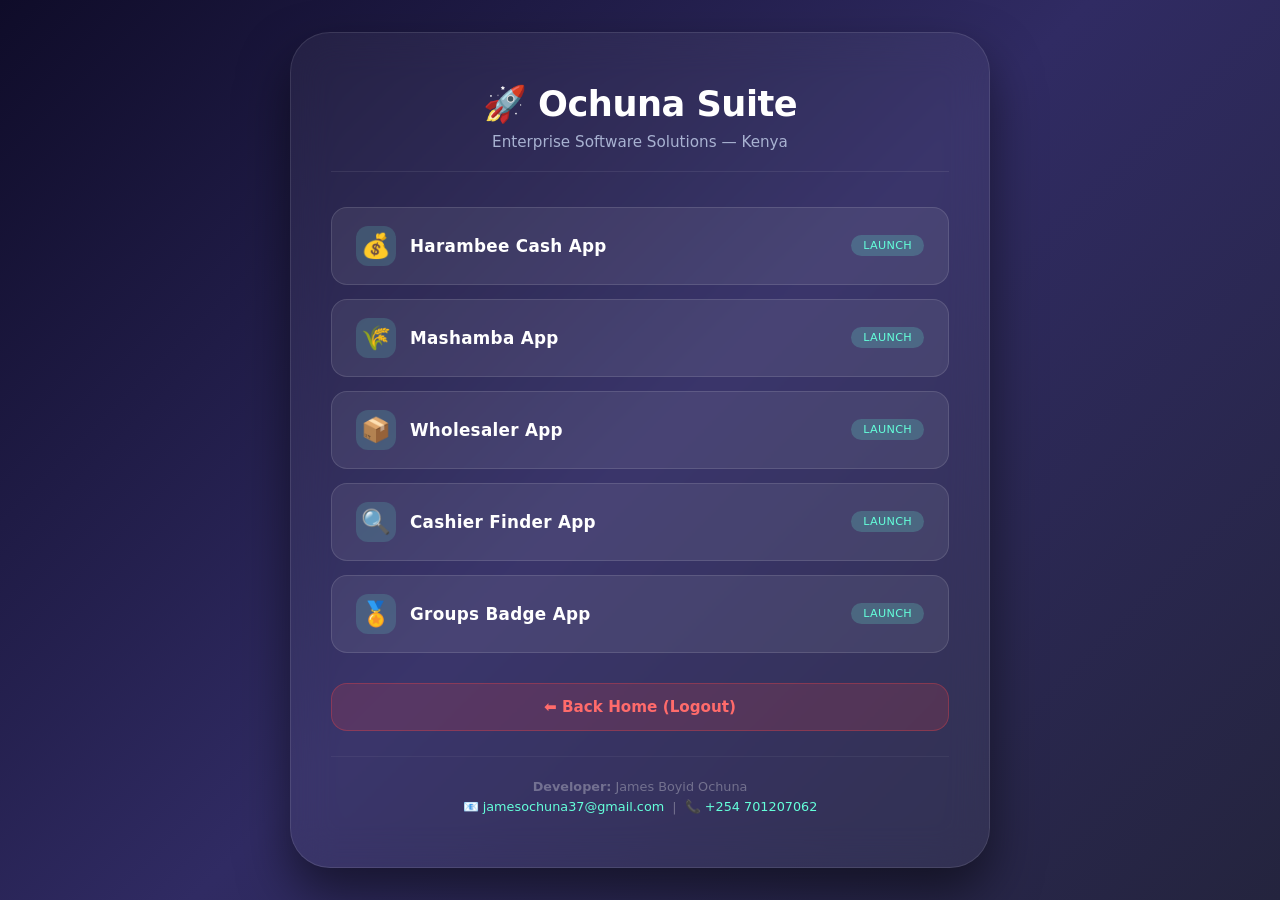
==== index.html @ feba67da "Ochuna Software Suite v1.0" ====
<!DOCTYPE html>
<html lang="en">
<head>
    <meta charset="UTF-8">
    <meta name="viewport" content="width=device-width, initial-scale=1.0">
    <title>Ochuna Software Suite</title>
    <style>
        * { margin: 0; padding: 0; box-sizing: border-box; }
        body {
            font-family: 'Segoe UI', system-ui, -apple-system, sans-serif;
            background: linear-gradient(135deg, #0f0c29, #302b63, #24243e);
            min-height: 100vh;
            display: flex;
            justify-content: center;
            align-items: center;
            padding: 20px;
        }
        .container {
            background: rgba(255,255,255,0.05);
            backdrop-filter: blur(20px);
            border-radius: 40px;
            padding: 50px 40px;
            max-width: 700px;
            width: 100%;
            box-shadow: 0 25px 50px rgba(0,0,0,0.5);
            border: 1px solid rgba(255,255,255,0.1);
        }
        h1 {
            color: #fff;
            font-size: 2.2rem;
            text-align: center;
            margin-bottom: 8px;
            letter-spacing: -0.5px;
        }
        .subtitle {
            color: #a8b2d1;
            text-align: center;
            font-size: 0.95rem;
            margin-bottom: 35px;
            border-bottom: 1px solid rgba(255,255,255,0.08);
            padding-bottom: 20px;
        }
        .app-grid {
            display: grid;
            gap: 14px;
            margin-bottom: 30px;
        }
        .app-btn {
            background: rgba(255,255,255,0.07);
            border: 1px solid rgba(255,255,255,0.12);
            color: #fff;
            padding: 18px 24px;
            border-radius: 16px;
            font-size: 1.05rem;
            font-weight: 600;
            cursor: pointer;
            transition: all 0.3s ease;
            display: flex;
            align-items: center;
            gap: 14px;
            text-decoration: none;
            letter-spacing: 0.3px;
        }
        .app-btn:hover {
            background: rgba(255,255,255,0.15);
            transform: translateX(8px) scale(1.01);
            border-color: #64ffda;
            box-shadow: 0 0 25px rgba(100,255,218,0.15);
        }
        .app-btn .icon {
            font-size: 1.5rem;
            width: 40px;
            height: 40px;
            background: rgba(100,255,218,0.15);
            border-radius: 12px;
            display: flex;
            align-items: center;
            justify-content: center;
            flex-shrink: 0;
        }
        .app-btn .badge {
            margin-left: auto;
            background: rgba(100,255,218,0.2);
            color: #64ffda;
            font-size: 0.7rem;
            padding: 4px 12px;
            border-radius: 20px;
            font-weight: 500;
        }
        .back-home {
            background: rgba(255,70,70,0.15);
            border: 1px solid rgba(255,70,70,0.3);
            color: #ff6b6b;
            padding: 14px;
            border-radius: 16px;
            font-weight: 600;
            cursor: pointer;
            transition: all 0.3s ease;
            text-align: center;
            margin-top: 10px;
            font-size: 0.95rem;
            display: block;
            text-decoration: none;
        }
        .back-home:hover {
            background: rgba(255,70,70,0.25);
            transform: scale(0.98);
        }
        .footer {
            margin-top: 25px;
            text-align: center;
            color: rgba(255,255,255,0.3);
            font-size: 0.8rem;
            line-height: 1.6;
            border-top: 1px solid rgba(255,255,255,0.05);
            padding-top: 20px;
        }
        .footer a {
            color: #64ffda;
            text-decoration: none;
        }
        .footer a:hover {
            text-decoration: underline;
        }
        @media (max-width: 480px) {
            .container { padding: 30px 20px; }
            h1 { font-size: 1.6rem; }
            .app-btn { padding: 14px 18px; font-size: 0.95rem; }
        }
    </style>
</head>
<body>
    <div class="container">
        <h1>🚀 Ochuna Suite</h1>
        <div class="subtitle">Enterprise Software Solutions — Kenya</div>
        
        <div class="app-grid">
            <a href="#" class="app-btn" data-app="harambee">
                <span class="icon">💰</span>
                Harambee Cash App
                <span class="badge">LAUNCH</span>
            </a>
            <a href="#" class="app-btn" data-app="mashamba">
                <span class="icon">🌾</span>
                Mashamba App
                <span class="badge">LAUNCH</span>
            </a>
            <a href="#" class="app-btn" data-app="wholesaler">
                <span class="icon">📦</span>
                Wholesaler App
                <span class="badge">LAUNCH</span>
            </a>
            <a href="#" class="app-btn" data-app="cashier">
                <span class="icon">🔍</span>
                Cashier Finder App
                <span class="badge">LAUNCH</span>
            </a>
            <a href="#" class="app-btn" data-app="groups">
                <span class="icon">🏅</span>
                Groups Badge App
                <span class="badge">LAUNCH</span>
            </a>
        </div>

        <a href="#" class="back-home" id="backHome">⬅ Back Home (Logout)</a>
        
        <div class="footer">
            <strong>Developer:</strong> James Boyid Ochuna<br>
            <a href="mailto:jamesochuna37@gmail.com">📧 jamesochuna37@gmail.com</a> &nbsp;|&nbsp; 
            <a href="tel:+254701207062">📞 +254 701207062</a>
        </div>
    </div>

    <script>
        // App URL mapping - EDIT THESE URLs
        const appUrls = {
            harambee: 'https://your-harambee-app.com',
            mashamba: 'https://your-mashamba-app.com',
            wholesaler: 'https://your-wholesaler-app.com',
            cashier: 'https://your-cashier-finder.com',
            groups: 'https://your-groups-badge.com'
        };

        // Click handlers
        document.querySelectorAll('.app-btn').forEach(btn => {
            btn.addEventListener('click', function(e) {
                e.preventDefault();
                const appKey = this.dataset.app;
                const url = appUrls[appKey];
                if (url && url !== '#') {
                    window.location.href = url;
                } else {
                    alert('🔧 App URL not configured yet.\nContact: jamesochuna37@gmail.com');
                }
            });
        });

        // Back Home - Logout simulation
        document.getElementById('backHome').addEventListener('click', function(e) {
            e.preventDefault();
            if (confirm('🔄 Logout and return to home?')) {
                // Clear session/localStorage if needed
                sessionStorage.clear();
                localStorage.clear();
                window.location.href = window.location.pathname; // Reload to home
            }
        });
    </script>
</body>
</html>
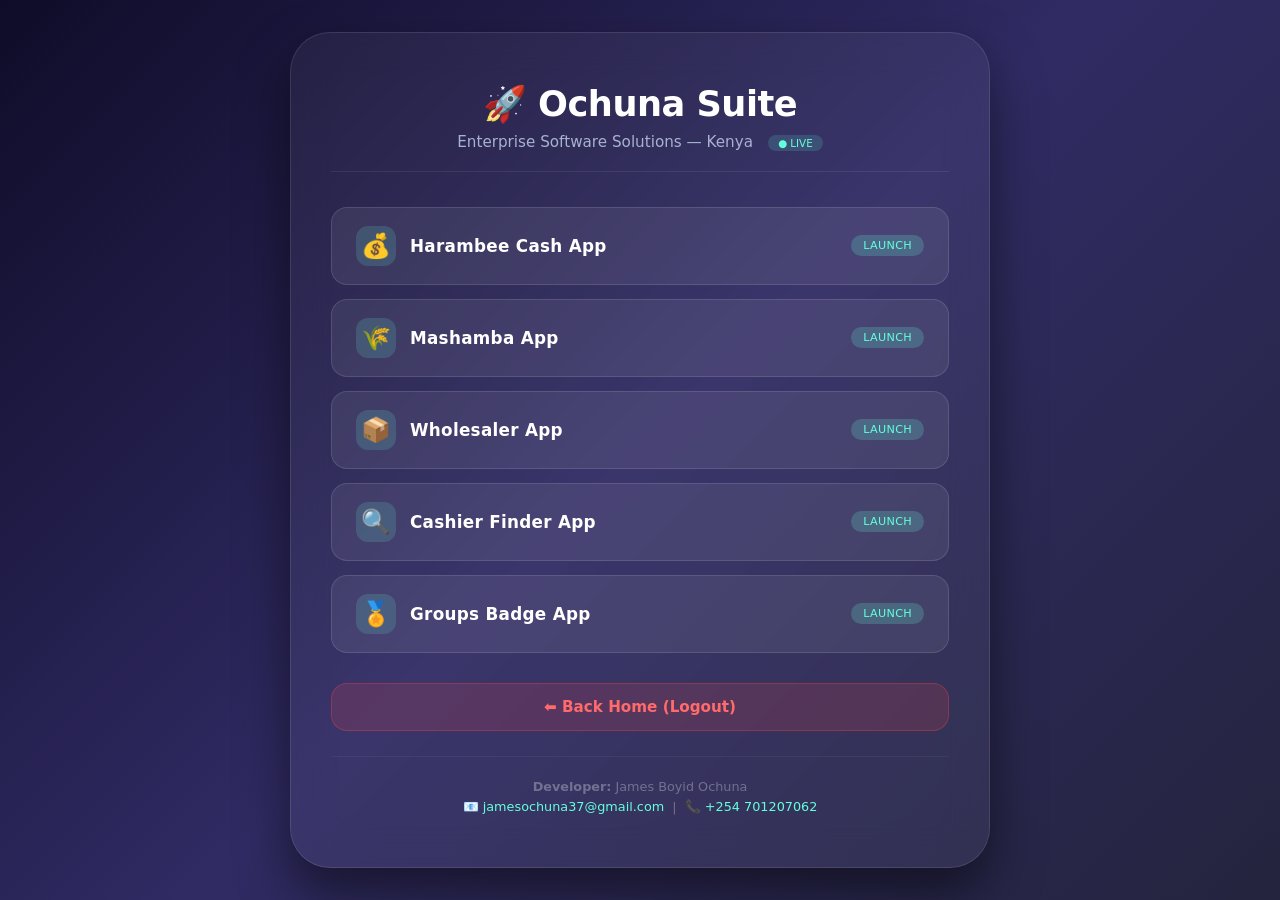
==== commit 3c798dfb: "Update: Configured all 5 app URLs with Render deployments - Harambee Cash: https://harambee-wasl.onr" ====
--- a/index.html
+++ b/index.html
@@ -122,6 +122,16 @@
         .footer a:hover {
             text-decoration: underline;
         }
+        .status-badge {
+            display: inline-block;
+            background: rgba(100,255,218,0.15);
+            color: #64ffda;
+            font-size: 0.65rem;
+            padding: 2px 10px;
+            border-radius: 12px;
+            margin-left: 10px;
+            font-weight: 400;
+        }
         @media (max-width: 480px) {
             .container { padding: 30px 20px; }
             h1 { font-size: 1.6rem; }
@@ -132,7 +142,10 @@
 <body>
     <div class="container">
         <h1>🚀 Ochuna Suite</h1>
-        <div class="subtitle">Enterprise Software Solutions — Kenya</div>
+        <div class="subtitle">
+            Enterprise Software Solutions — Kenya
+            <span class="status-badge">● LIVE</span>
+        </div>
         
         <div class="app-grid">
             <a href="#" class="app-btn" data-app="harambee">
@@ -172,25 +185,26 @@
     </div>
 
     <script>
-        // App URL mapping - EDIT THESE URLs
+        // App URL mapping - All apps deployed on Render
         const appUrls = {
-            harambee: 'https://your-harambee-app.com',
-            mashamba: 'https://your-mashamba-app.com',
-            wholesaler: 'https://your-wholesaler-app.com',
-            cashier: 'https://your-cashier-finder.com',
-            groups: 'https://your-groups-badge.com'
+            harambee: 'https://harambee-wasl.onrender.com',
+            mashamba: 'https://mashamba-wzka.onrender.com',
+            wholesaler: 'https://wholesaler-nk72.onrender.com',
+            cashier: 'https://cashier-finder.onrender.com',
+            groups: 'https://bodabodaregister.onrender.com'
         };
 
-        // Click handlers
+        // Click handlers for app buttons
         document.querySelectorAll('.app-btn').forEach(btn => {
             btn.addEventListener('click', function(e) {
                 e.preventDefault();
                 const appKey = this.dataset.app;
                 const url = appUrls[appKey];
                 if (url && url !== '#') {
-                    window.location.href = url;
+                    // Open in new tab (optional - remove target for same tab)
+                    window.open(url, '_blank');
                 } else {
-                    alert('🔧 App URL not configured yet.\nContact: jamesochuna37@gmail.com');
+                    alert('🔧 App not configured yet.\nContact: jamesochuna37@gmail.com');
                 }
             });
         });
@@ -205,6 +219,18 @@
                 window.location.href = window.location.pathname; // Reload to home
             }
         });
+
+        // Optional: Add animation on page load
+        document.addEventListener('DOMContentLoaded', function() {
+            const container = document.querySelector('.container');
+            container.style.opacity = '0';
+            container.style.transform = 'translateY(20px)';
+            setTimeout(() => {
+                container.style.transition = 'all 0.6s ease';
+                container.style.opacity = '1';
+                container.style.transform = 'translateY(0)';
+            }, 100);
+        });
     </script>
 </body>
 </html>
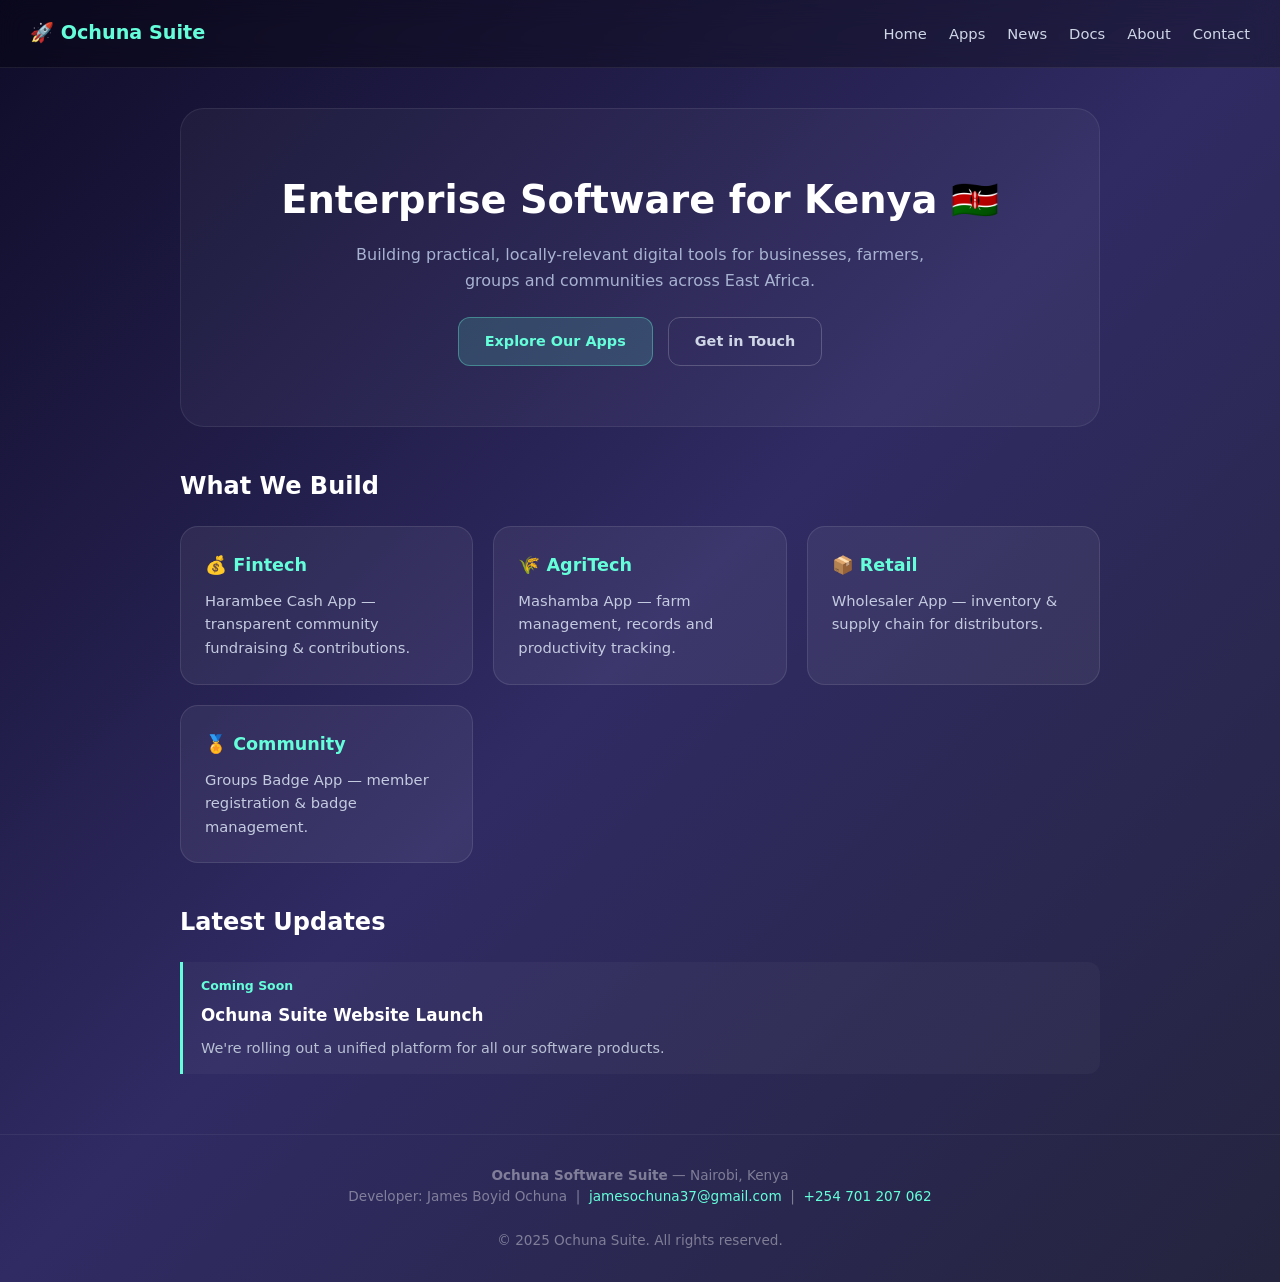
==== commit acb23713: "Initial Ochuna Suite website" ====
--- a/index.html
+++ b/index.html
@@ -1,236 +1,65 @@
 <!DOCTYPE html>
 <html lang="en">
 <head>
-    <meta charset="UTF-8">
-    <meta name="viewport" content="width=device-width, initial-scale=1.0">
-    <title>Ochuna Software Suite</title>
-    <style>
-        * { margin: 0; padding: 0; box-sizing: border-box; }
-        body {
-            font-family: 'Segoe UI', system-ui, -apple-system, sans-serif;
-            background: linear-gradient(135deg, #0f0c29, #302b63, #24243e);
-            min-height: 100vh;
-            display: flex;
-            justify-content: center;
-            align-items: center;
-            padding: 20px;
-        }
-        .container {
-            background: rgba(255,255,255,0.05);
-            backdrop-filter: blur(20px);
-            border-radius: 40px;
-            padding: 50px 40px;
-            max-width: 700px;
-            width: 100%;
-            box-shadow: 0 25px 50px rgba(0,0,0,0.5);
-            border: 1px solid rgba(255,255,255,0.1);
-        }
-        h1 {
-            color: #fff;
-            font-size: 2.2rem;
-            text-align: center;
-            margin-bottom: 8px;
-            letter-spacing: -0.5px;
-        }
-        .subtitle {
-            color: #a8b2d1;
-            text-align: center;
-            font-size: 0.95rem;
-            margin-bottom: 35px;
-            border-bottom: 1px solid rgba(255,255,255,0.08);
-            padding-bottom: 20px;
-        }
-        .app-grid {
-            display: grid;
-            gap: 14px;
-            margin-bottom: 30px;
-        }
-        .app-btn {
-            background: rgba(255,255,255,0.07);
-            border: 1px solid rgba(255,255,255,0.12);
-            color: #fff;
-            padding: 18px 24px;
-            border-radius: 16px;
-            font-size: 1.05rem;
-            font-weight: 600;
-            cursor: pointer;
-            transition: all 0.3s ease;
-            display: flex;
-            align-items: center;
-            gap: 14px;
-            text-decoration: none;
-            letter-spacing: 0.3px;
-        }
-        .app-btn:hover {
-            background: rgba(255,255,255,0.15);
-            transform: translateX(8px) scale(1.01);
-            border-color: #64ffda;
-            box-shadow: 0 0 25px rgba(100,255,218,0.15);
-        }
-        .app-btn .icon {
-            font-size: 1.5rem;
-            width: 40px;
-            height: 40px;
-            background: rgba(100,255,218,0.15);
-            border-radius: 12px;
-            display: flex;
-            align-items: center;
-            justify-content: center;
-            flex-shrink: 0;
-        }
-        .app-btn .badge {
-            margin-left: auto;
-            background: rgba(100,255,218,0.2);
-            color: #64ffda;
-            font-size: 0.7rem;
-            padding: 4px 12px;
-            border-radius: 20px;
-            font-weight: 500;
-        }
-        .back-home {
-            background: rgba(255,70,70,0.15);
-            border: 1px solid rgba(255,70,70,0.3);
-            color: #ff6b6b;
-            padding: 14px;
-            border-radius: 16px;
-            font-weight: 600;
-            cursor: pointer;
-            transition: all 0.3s ease;
-            text-align: center;
-            margin-top: 10px;
-            font-size: 0.95rem;
-            display: block;
-            text-decoration: none;
-        }
-        .back-home:hover {
-            background: rgba(255,70,70,0.25);
-            transform: scale(0.98);
-        }
-        .footer {
-            margin-top: 25px;
-            text-align: center;
-            color: rgba(255,255,255,0.3);
-            font-size: 0.8rem;
-            line-height: 1.6;
-            border-top: 1px solid rgba(255,255,255,0.05);
-            padding-top: 20px;
-        }
-        .footer a {
-            color: #64ffda;
-            text-decoration: none;
-        }
-        .footer a:hover {
-            text-decoration: underline;
-        }
-        .status-badge {
-            display: inline-block;
-            background: rgba(100,255,218,0.15);
-            color: #64ffda;
-            font-size: 0.65rem;
-            padding: 2px 10px;
-            border-radius: 12px;
-            margin-left: 10px;
-            font-weight: 400;
-        }
-        @media (max-width: 480px) {
-            .container { padding: 30px 20px; }
-            h1 { font-size: 1.6rem; }
-            .app-btn { padding: 14px 18px; font-size: 0.95rem; }
-        }
-    </style>
+<meta charset="UTF-8">
+<meta name="viewport" content="width=device-width, initial-scale=1.0">
+<title>Home — Ochuna Suite</title>
+<link rel="stylesheet" href="assets/style.css">
 </head>
 <body>
-    <div class="container">
-        <h1>🚀 Ochuna Suite</h1>
-        <div class="subtitle">
-            Enterprise Software Solutions — Kenya
-            <span class="status-badge">● LIVE</span>
-        </div>
-        
-        <div class="app-grid">
-            <a href="#" class="app-btn" data-app="harambee">
-                <span class="icon">💰</span>
-                Harambee Cash App
-                <span class="badge">LAUNCH</span>
-            </a>
-            <a href="#" class="app-btn" data-app="mashamba">
-                <span class="icon">🌾</span>
-                Mashamba App
-                <span class="badge">LAUNCH</span>
-            </a>
-            <a href="#" class="app-btn" data-app="wholesaler">
-                <span class="icon">📦</span>
-                Wholesaler App
-                <span class="badge">LAUNCH</span>
-            </a>
-            <a href="#" class="app-btn" data-app="cashier">
-                <span class="icon">🔍</span>
-                Cashier Finder App
-                <span class="badge">LAUNCH</span>
-            </a>
-            <a href="#" class="app-btn" data-app="groups">
-                <span class="icon">🏅</span>
-                Groups Badge App
-                <span class="badge">LAUNCH</span>
-            </a>
-        </div>
+<nav>
+  <div class="brand">🚀 Ochuna Suite</div>
+  <ul>
+    <li><a href="index.html">Home</a></li>
+    <li><a href="apps.html">Apps</a></li>
+    <li><a href="news.html">News</a></li>
+    <li><a href="docs.html">Docs</a></li>
+    <li><a href="about.html">About</a></li>
+    <li><a href="contact.html">Contact</a></li>
+  </ul>
+</nav>
+<div class="container">
+<div class="hero">
+  <h1>Enterprise Software for Kenya 🇰🇪</h1>
+  <p>Building practical, locally-relevant digital tools for businesses, farmers, groups and communities across East Africa.</p>
+  <a href="apps.html" class="btn">Explore Our Apps</a>
+  <a href="contact.html" class="btn btn-outline" style="margin-left:10px;">Get in Touch</a>
+</div>
 
-        <a href="#" class="back-home" id="backHome">⬅ Back Home (Logout)</a>
-        
-        <div class="footer">
-            <strong>Developer:</strong> James Boyid Ochuna<br>
-            <a href="mailto:jamesochuna37@gmail.com">📧 jamesochuna37@gmail.com</a> &nbsp;|&nbsp; 
-            <a href="tel:+254701207062">📞 +254 701207062</a>
-        </div>
-    </div>
+<h2 style="margin-bottom:20px;">What We Build</h2>
+<div class="grid">
+  <div class="card">
+    <h3>💰 Fintech</h3>
+    <p>Harambee Cash App — transparent community fundraising & contributions.</p>
+  </div>
+  <div class="card">
+    <h3>🌾 AgriTech</h3>
+    <p>Mashamba App — farm management, records and productivity tracking.</p>
+  </div>
+  <div class="card">
+    <h3>📦 Retail</h3>
+    <p>Wholesaler App — inventory & supply chain for distributors.</p>
+  </div>
+  <div class="card">
+    <h3>🏅 Community</h3>
+    <p>Groups Badge App — member registration & badge management.</p>
+  </div>
+</div>
 
-    <script>
-        // App URL mapping - All apps deployed on Render
-        const appUrls = {
-            harambee: 'https://harambee-wasl.onrender.com',
-            mashamba: 'https://mashamba-wzka.onrender.com',
-            wholesaler: 'https://wholesaler-nk72.onrender.com',
-            cashier: 'https://cashier-finder.onrender.com',
-            groups: 'https://bodabodaregister.onrender.com'
-        };
-
-        // Click handlers for app buttons
-        document.querySelectorAll('.app-btn').forEach(btn => {
-            btn.addEventListener('click', function(e) {
-                e.preventDefault();
-                const appKey = this.dataset.app;
-                const url = appUrls[appKey];
-                if (url && url !== '#') {
-                    // Open in new tab (optional - remove target for same tab)
-                    window.open(url, '_blank');
-                } else {
-                    alert('🔧 App not configured yet.\nContact: jamesochuna37@gmail.com');
-                }
-            });
-        });
-
-        // Back Home - Logout simulation
-        document.getElementById('backHome').addEventListener('click', function(e) {
-            e.preventDefault();
-            if (confirm('🔄 Logout and return to home?')) {
-                // Clear session/localStorage if needed
-                sessionStorage.clear();
-                localStorage.clear();
-                window.location.href = window.location.pathname; // Reload to home
-            }
-        });
-
-        // Optional: Add animation on page load
-        document.addEventListener('DOMContentLoaded', function() {
-            const container = document.querySelector('.container');
-            container.style.opacity = '0';
-            container.style.transform = 'translateY(20px)';
-            setTimeout(() => {
-                container.style.transition = 'all 0.6s ease';
-                container.style.opacity = '1';
-                container.style.transform = 'translateY(0)';
-            }, 100);
-        });
-    </script>
+<h2 style="margin-bottom:20px;">Latest Updates</h2>
+<div class="news-item">
+  <div class="date">Coming Soon</div>
+  <h3>Ochuna Suite Website Launch</h3>
+  <p>We're rolling out a unified platform for all our software products.</p>
+</div>
+</div>
+<footer>
+  <strong>Ochuna Software Suite</strong> — Nairobi, Kenya<br>
+  Developer: James Boyid Ochuna &nbsp;|&nbsp;
+  <a href="mailto:jamesochuna37@gmail.com">jamesochuna37@gmail.com</a> &nbsp;|&nbsp;
+  <a href="tel:+254701207062">+254 701 207 062</a>
+  <br><br>
+  © 2025 Ochuna Suite. All rights reserved.
+</footer>
 </body>
 </html>
--- a/assets/style.css
+++ b/assets/style.css
@@ -0,0 +1,106 @@
+* { margin:0; padding:0; box-sizing:border-box; }
+body {
+  font-family:'Segoe UI', system-ui, sans-serif;
+  background:linear-gradient(135deg,#0f0c29,#302b63,#24243e);
+  color:#fff; min-height:100vh; line-height:1.6;
+}
+
+/* Nav */
+nav {
+  display:flex; justify-content:space-between; align-items:center;
+  padding:18px 30px; background:rgba(0,0,0,0.3);
+  backdrop-filter:blur(12px); position:sticky; top:0; z-index:100;
+  border-bottom:1px solid rgba(255,255,255,0.08);
+}
+nav .brand { font-weight:700; font-size:1.2rem; color:#64ffda; }
+nav ul { display:flex; gap:22px; list-style:none; }
+nav a {
+  color:#cfd6e6; text-decoration:none; font-size:0.92rem;
+  transition:color .2s;
+}
+nav a:hover, nav a.active { color:#64ffda; }
+
+/* Container */
+.container {
+  max-width:960px; margin:40px auto; padding:0 20px;
+}
+
+/* Hero */
+.hero {
+  text-align:center; padding:60px 20px;
+  background:rgba(255,255,255,0.04);
+  border-radius:24px; border:1px solid rgba(255,255,255,0.08);
+  margin-bottom:40px;
+}
+.hero h1 { font-size:2.4rem; margin-bottom:12px; }
+.hero p { color:#a8b2d1; max-width:600px; margin:0 auto 24px; }
+
+/* Cards */
+.grid {
+  display:grid; grid-template-columns:repeat(auto-fit,minmax(260px,1fr));
+  gap:20px; margin-bottom:40px;
+}
+.card {
+  background:rgba(255,255,255,0.06); border:1px solid rgba(255,255,255,0.1);
+  border-radius:18px; padding:24px; transition:all .3s ease;
+}
+.card:hover {
+  transform:translateY(-4px);
+  border-color:#64ffda;
+  box-shadow:0 0 25px rgba(100,255,218,0.12);
+}
+.card h3 { color:#64ffda; margin-bottom:10px; font-size:1.1rem; }
+.card p { color:#c4cbe0; font-size:0.92rem; }
+
+/* Buttons */
+.btn {
+  display:inline-block; padding:12px 26px; border-radius:12px;
+  background:rgba(100,255,218,0.15); color:#64ffda;
+  border:1px solid rgba(100,255,218,0.35);
+  text-decoration:none; font-weight:600; font-size:0.9rem;
+  transition:all .3s;
+  cursor:pointer;
+}
+.btn:hover { background:rgba(100,255,218,0.25); transform:scale(1.03); }
+.btn-outline {
+  background:transparent; color:#cfd6e6;
+  border:1px solid rgba(255,255,255,0.2);
+}
+.btn-outline:hover { border-color:#64ffda; color:#64ffda; }
+
+/* News items */
+.news-item {
+  border-left:3px solid #64ffda; padding:14px 18px;
+  background:rgba(255,255,255,0.03); margin-bottom:16px;
+  border-radius:0 12px 12px 0;
+}
+.news-item .date { color:#64ffda; font-size:0.78rem; font-weight:600; }
+.news-item h3 { margin:6px 0 8px; font-size:1.05rem; }
+.news-item p { color:#b8c0d4; font-size:0.9rem; }
+
+/* Footer */
+footer {
+  text-align:center; padding:30px 20px; margin-top:60px;
+  color:rgba(255,255,255,0.4); font-size:0.85rem;
+  border-top:1px solid rgba(255,255,255,0.06);
+}
+footer a { color:#64ffda; text-decoration:none; }
+footer a:hover { text-decoration:underline; }
+
+/* Forms */
+form { display:grid; gap:14px; max-width:500px; margin:0 auto; }
+input, textarea {
+  width:100%; padding:12px 16px; border-radius:10px;
+  background:rgba(255,255,255,0.06); border:1px solid rgba(255,255,255,0.12);
+  color:#fff; font-family:inherit; font-size:0.92rem;
+}
+input:focus, textarea:focus {
+  outline:none; border-color:#64ffda;
+}
+
+/* Mobile */
+@media (max-width:600px) {
+  nav { flex-direction:column; gap:12px; padding:14px; }
+  nav ul { flex-wrap:wrap; justify-content:center; gap:14px; }
+  .hero h1 { font-size:1.7rem; }
+}
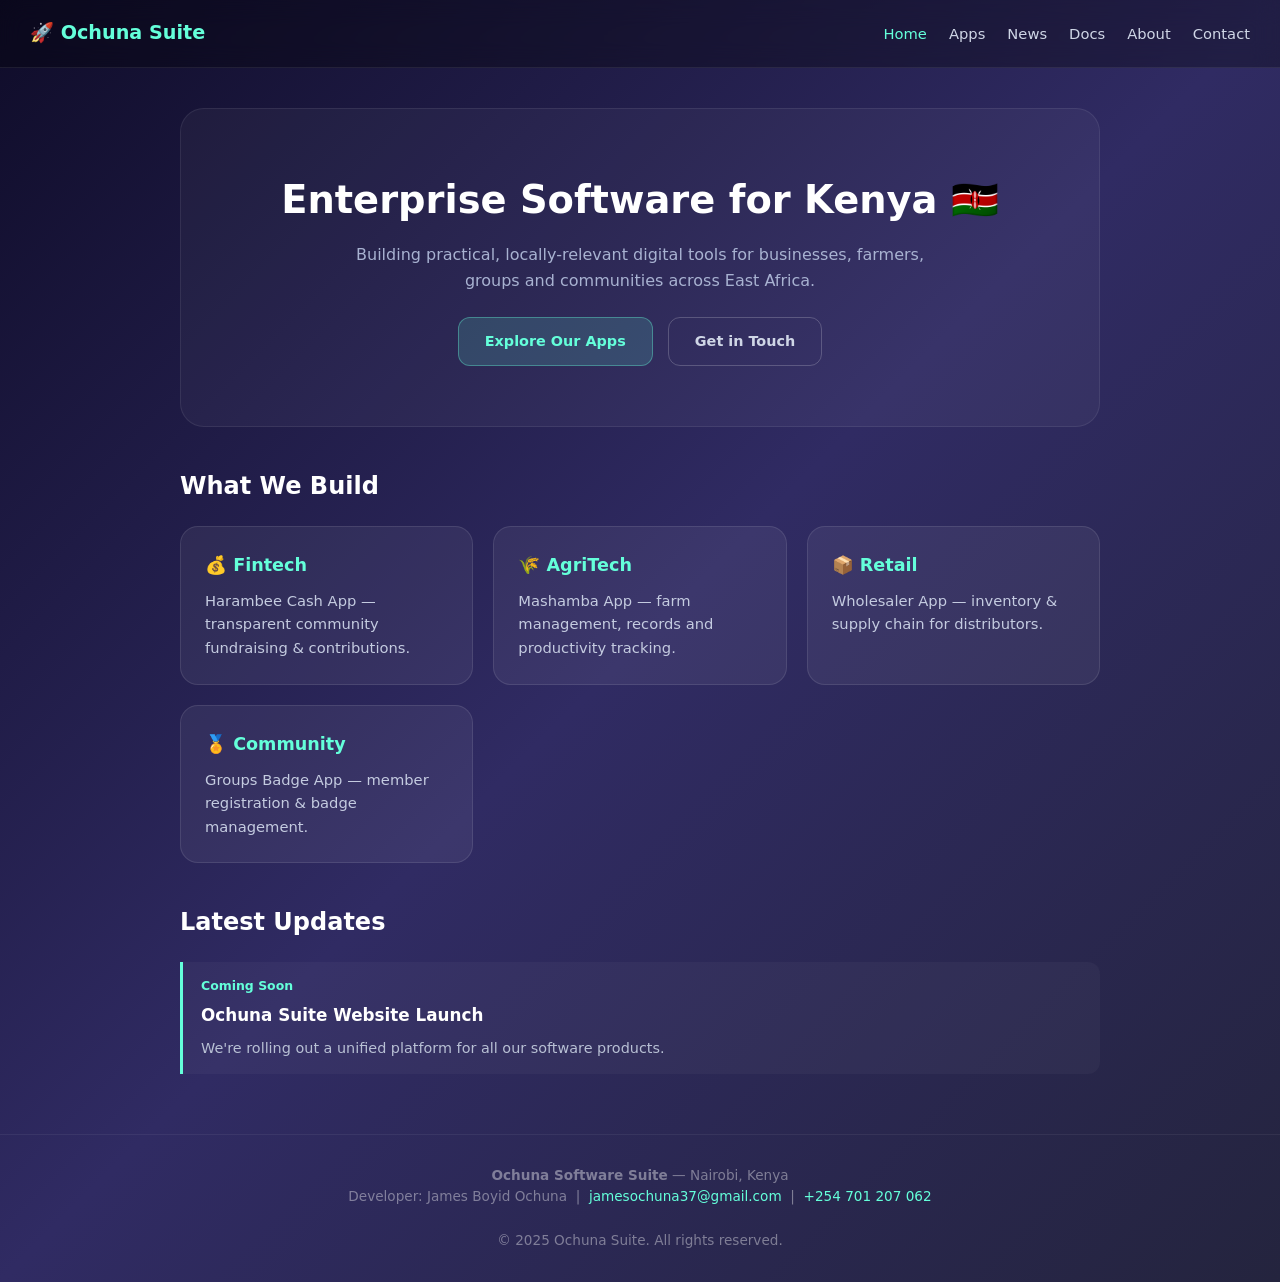
==== commit 3306b140: "Add PWA: manifest, service worker, icons, offline support" ====
--- a/index.html
+++ b/index.html
@@ -2,9 +2,14 @@
 <html lang="en">
 <head>
 <meta charset="UTF-8">
-<meta name="viewport" content="width=device-width, initial-scale=1.0">
+<meta name="viewport" content="width=device-width, initial-scale=1.0, viewport-fit=cover">
+<meta name="theme-color" content="#64ffda">
+<meta name="description" content="Ochuna Software Suite — practical software for Kenyan businesses, farmers and communities.">
 <title>Home — Ochuna Suite</title>
 <link rel="stylesheet" href="assets/style.css">
+<link rel="icon" type="image/png" href="favicon.ico">
+<link rel="apple-touch-icon" href="assets/icons/apple-touch-icon.png">
+<link rel="manifest" href="manifest.json">
 </head>
 <body>
 <nav>
@@ -61,5 +66,6 @@
   <br><br>
   © 2025 Ochuna Suite. All rights reserved.
 </footer>
+<script src="assets/main.js"></script>
 </body>
 </html>
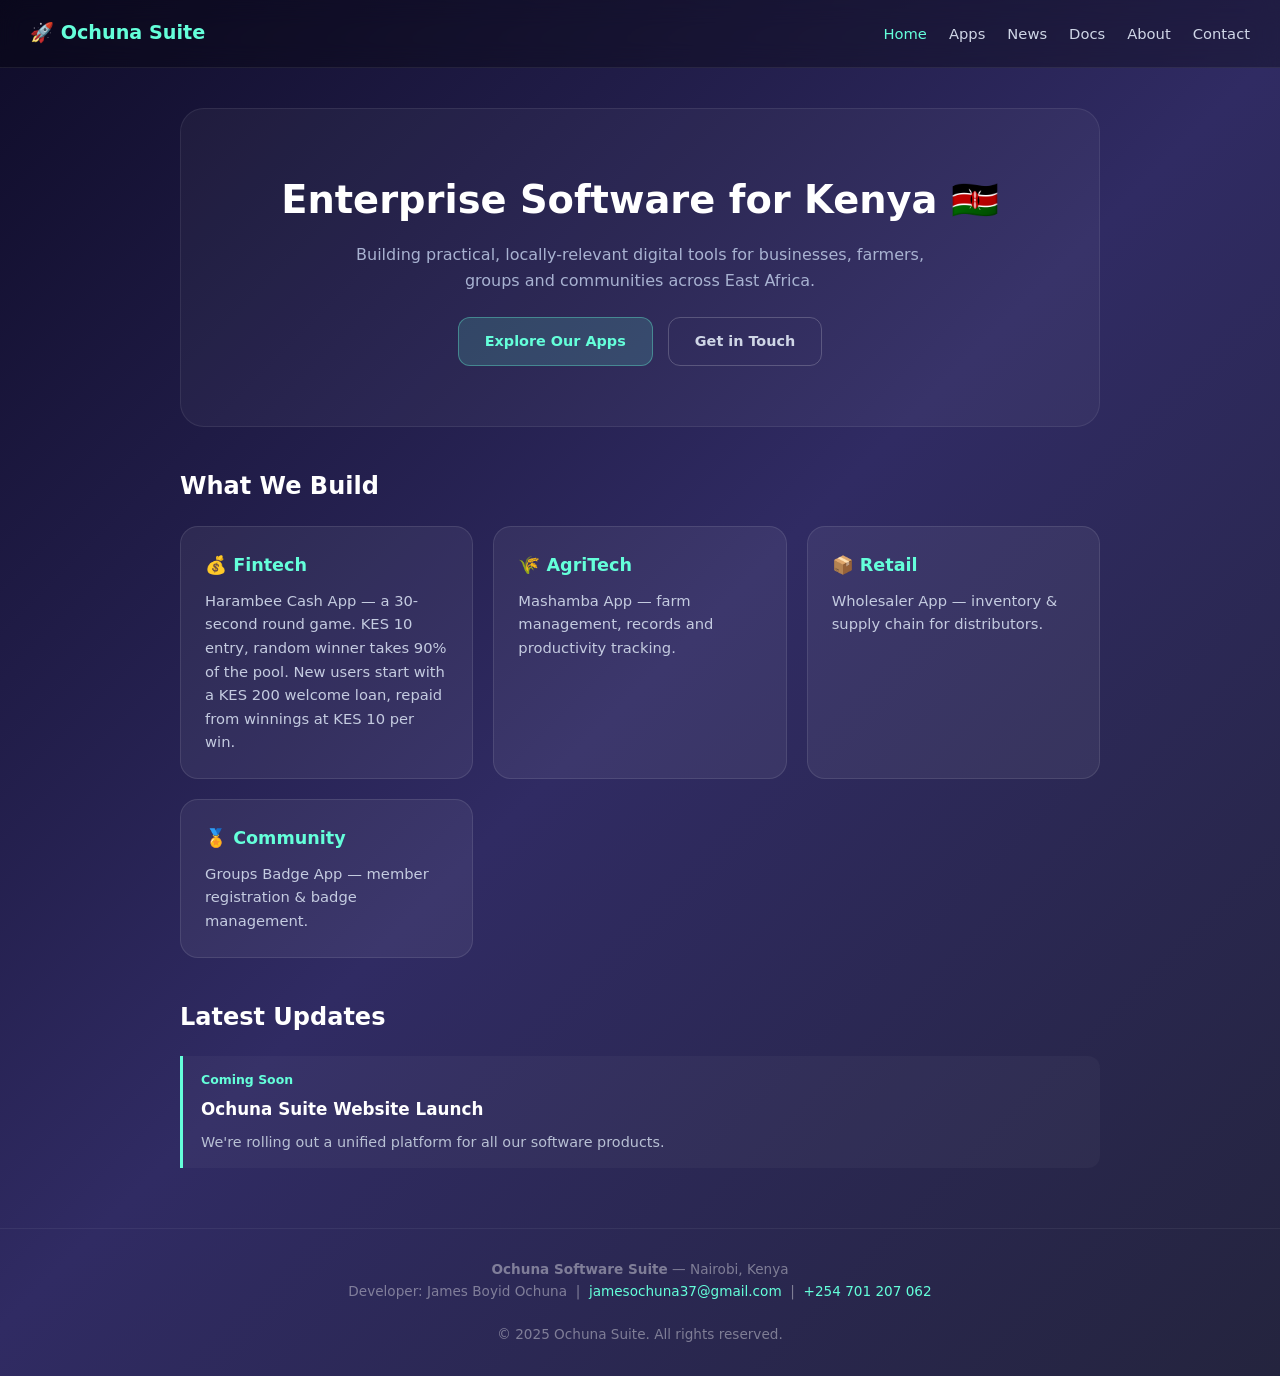
==== commit 1d2a28db: "Company profile: correct Harambee Cash description to reflect actual game platform" ====
--- a/index.html
+++ b/index.html
@@ -35,7 +35,7 @@
 <div class="grid">
   <div class="card">
     <h3>💰 Fintech</h3>
-    <p>Harambee Cash App — transparent community fundraising & contributions.</p>
+    <p>Harambee Cash App — a 30-second round game. KES 10 entry, random winner takes 90% of the pool. New users start with a KES 200 welcome loan, repaid from winnings at KES 10 per win.</p>
   </div>
   <div class="card">
     <h3>🌾 AgriTech</h3>
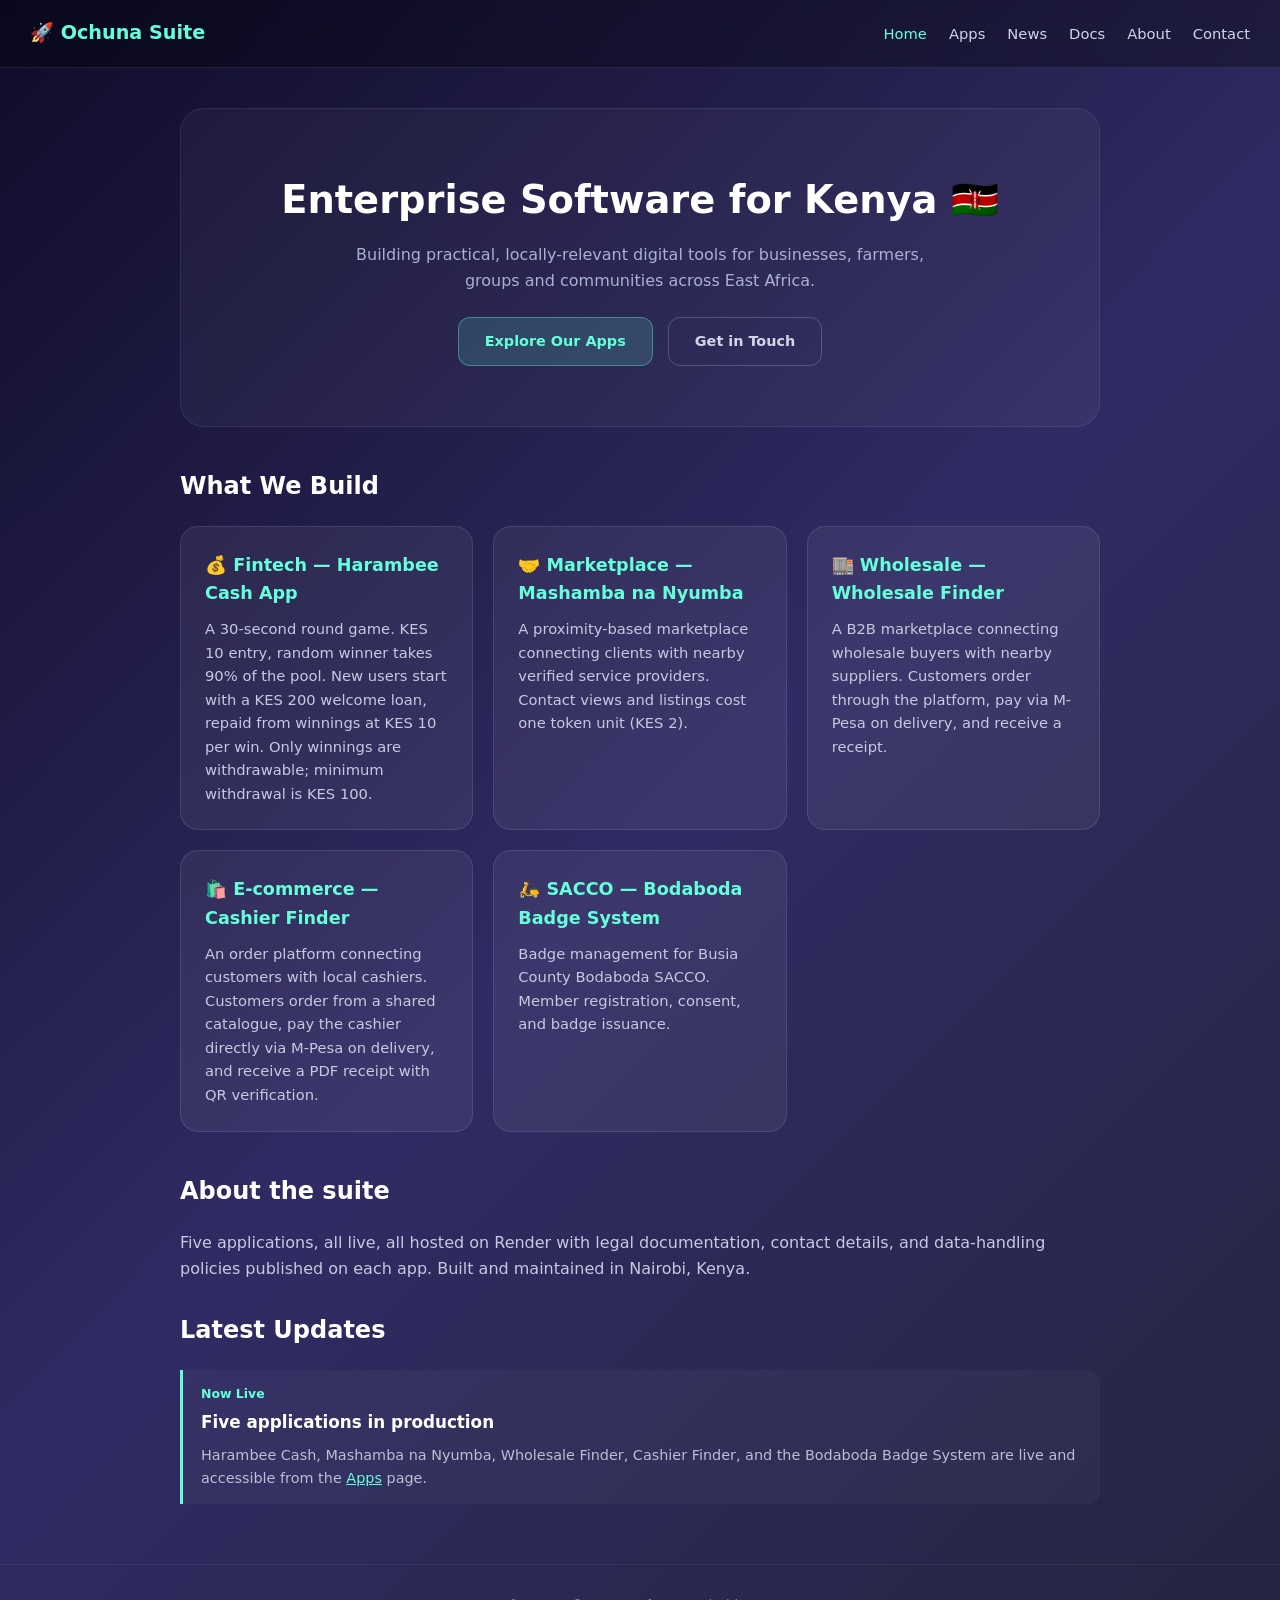
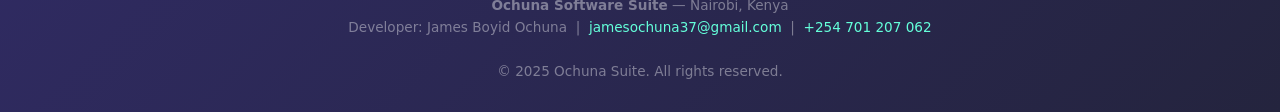
==== commit f8081670: "Company profile: five apps with factual descriptions, company facts, honest news" ====
--- a/index.html
+++ b/index.html
@@ -4,7 +4,7 @@
 <meta charset="UTF-8">
 <meta name="viewport" content="width=device-width, initial-scale=1.0, viewport-fit=cover">
 <meta name="theme-color" content="#64ffda">
-<meta name="description" content="Ochuna Software Suite — practical software for Kenyan businesses, farmers and communities.">
+<meta name="description" content="Ochuna Software Suite — practical software for Kenyan businesses, farmers, groups and communities.">
 <title>Home — Ochuna Suite</title>
 <link rel="stylesheet" href="assets/style.css">
 <link rel="icon" type="image/png" href="favicon.ico">
@@ -34,28 +34,37 @@
 <h2 style="margin-bottom:20px;">What We Build</h2>
 <div class="grid">
   <div class="card">
-    <h3>💰 Fintech</h3>
-    <p>Harambee Cash App — a 30-second round game. KES 10 entry, random winner takes 90% of the pool. New users start with a KES 200 welcome loan, repaid from winnings at KES 10 per win.</p>
+    <h3>💰 Fintech — Harambee Cash App</h3>
+    <p>A 30-second round game. KES 10 entry, random winner takes 90% of the pool. New users start with a KES 200 welcome loan, repaid from winnings at KES 10 per win. Only winnings are withdrawable; minimum withdrawal is KES 100.</p>
   </div>
   <div class="card">
-    <h3>🌾 AgriTech</h3>
-    <p>Mashamba App — farm management, records and productivity tracking.</p>
+    <h3>🤝 Marketplace — Mashamba na Nyumba</h3>
+    <p>A proximity-based marketplace connecting clients with nearby verified service providers. Contact views and listings cost one token unit (KES 2).</p>
   </div>
   <div class="card">
-    <h3>📦 Retail</h3>
-    <p>Wholesaler App — inventory & supply chain for distributors.</p>
+    <h3>🏬 Wholesale — Wholesale Finder</h3>
+    <p>A B2B marketplace connecting wholesale buyers with nearby suppliers. Customers order through the platform, pay via M-Pesa on delivery, and receive a receipt.</p>
   </div>
   <div class="card">
-    <h3>🏅 Community</h3>
-    <p>Groups Badge App — member registration & badge management.</p>
+    <h3>🛍️ E-commerce — Cashier Finder</h3>
+    <p>An order platform connecting customers with local cashiers. Customers order from a shared catalogue, pay the cashier directly via M-Pesa on delivery, and receive a PDF receipt with QR verification.</p>
+  </div>
+  <div class="card">
+    <h3>🛵 SACCO — Bodaboda Badge System</h3>
+    <p>Badge management for Busia County Bodaboda SACCO. Member registration, consent, and badge issuance.</p>
   </div>
 </div>
 
+<h2 style="margin-bottom:20px;">About the suite</h2>
+<p style="color:#c4cbe0; margin-bottom:30px;">
+  Five applications, all live, all hosted on Render with legal documentation, contact details, and data-handling policies published on each app. Built and maintained in Nairobi, Kenya.
+</p>
+
 <h2 style="margin-bottom:20px;">Latest Updates</h2>
 <div class="news-item">
-  <div class="date">Coming Soon</div>
-  <h3>Ochuna Suite Website Launch</h3>
-  <p>We're rolling out a unified platform for all our software products.</p>
+  <div class="date">Now Live</div>
+  <h3>Five applications in production</h3>
+  <p>Harambee Cash, Mashamba na Nyumba, Wholesale Finder, Cashier Finder, and the Bodaboda Badge System are live and accessible from the <a href="apps.html" style="color:#64ffda;">Apps</a> page.</p>
 </div>
 </div>
 <footer>
